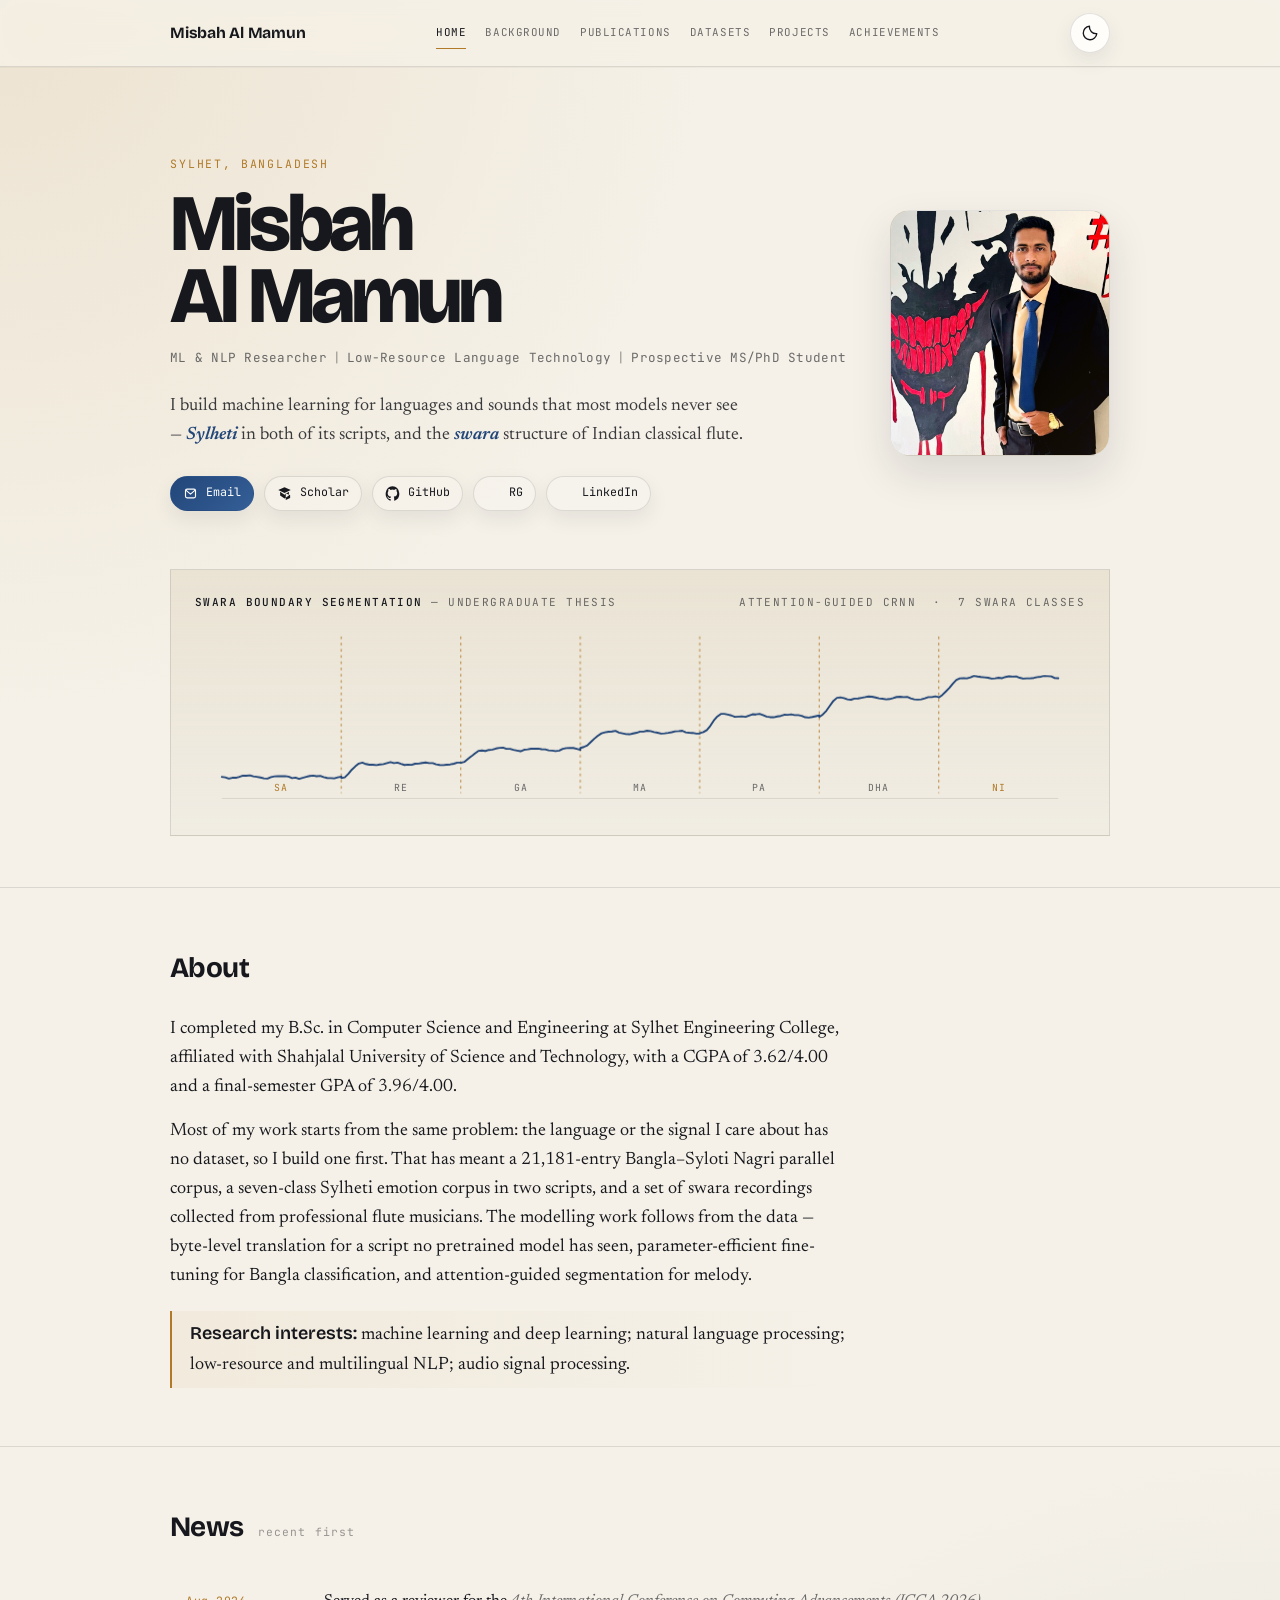
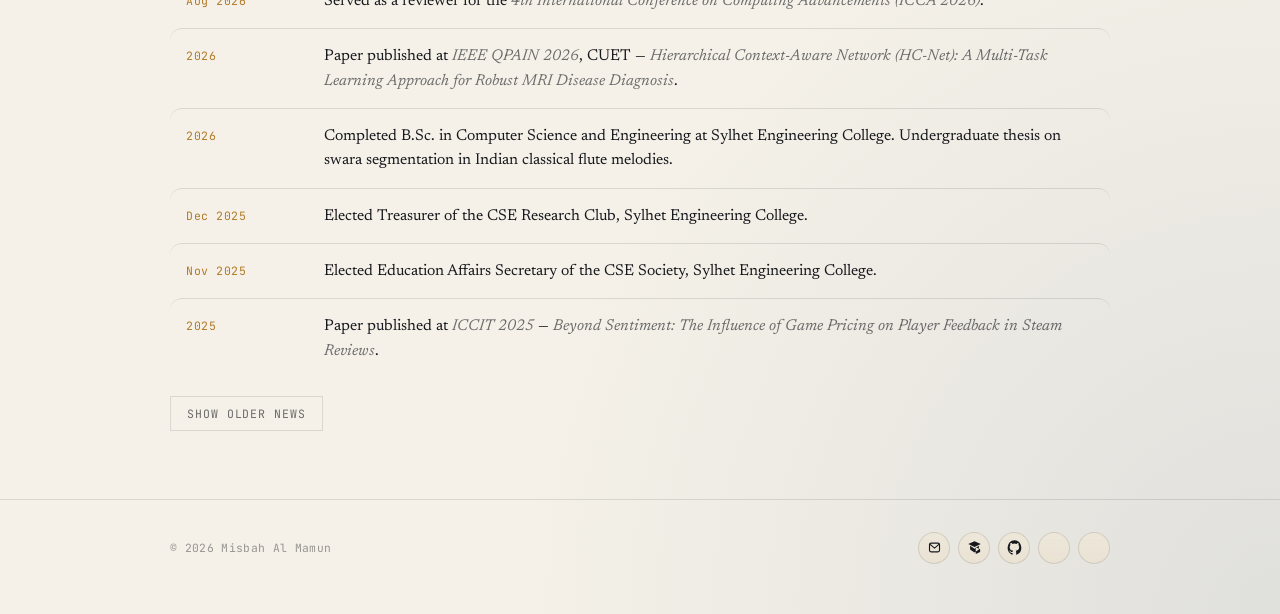
==== index.html @ 7517b1e6 "Use authentic ResearchGate and LinkedIn icons" ====
<!DOCTYPE html>
<html lang="en">
<head>
<meta charset="utf-8">
<meta name="viewport" content="width=device-width, initial-scale=1">
<title>Misbah Al Mamun — ML &amp; NLP Researcher</title>
<meta name="description" content="Misbah Al Mamun — machine learning and NLP researcher working on low-resource and multilingual NLP for Sylheti, and deep learning for Indian classical music audio.">
<meta name="author" content="Misbah Al Mamun">
<link rel="canonical" href="https://misbahsec.github.io/index.html">
<meta property="og:type" content="website">
<meta property="og:title" content="Misbah Al Mamun — ML &amp; NLP Researcher">
<meta property="og:description" content="Misbah Al Mamun — machine learning and NLP researcher working on low-resource and multilingual NLP for Sylheti, and deep learning for Indian classical music audio.">
<meta property="og:url" content="https://misbahsec.github.io/index.html">
<meta property="og:image" content="https://misbahsec.github.io/images/profile.jpg">
<meta name="twitter:card" content="summary">
<link rel="preconnect" href="https://fonts.googleapis.com">
<link rel="preconnect" href="https://fonts.gstatic.com" crossorigin>
<link href="https://fonts.googleapis.com/css2?family=Bricolage+Grotesque:opsz,wght@12..96,500;12..96,600;12..96,700;12..96,800&family=Newsreader:ital,opsz,wght@0,6..72,400;0,6..72,500;1,6..72,400&family=JetBrains+Mono:wght@400;500;700&display=swap" rel="stylesheet">
<link rel="stylesheet" href="assets/style.css">
</head>
<body>

<header class="topbar">
  <div class="wrap">
    <a class="brand" href="index.html">Misbah Al Mamun</a>
    <nav class="navlinks" aria-label="Sections">
      <a href="index.html" aria-current="page">Home</a>
      <a href="background.html">Background</a>
      <a href="publications.html">Publications</a>
      <a href="datasets.html">Datasets</a>
      <a href="projects.html">Projects</a>
      <a href="achievements.html">Achievements</a>
    </nav>
    <button class="theme-toggle" type="button" aria-label="Toggle light and dark theme" title="Toggle light and dark theme"></button>
  </div>
</header>

<main>
  <div class="hero">
    <div class="wrap herogrid">
      <div>
        <p class="eyebrow">Sylhet, Bangladesh</p>
        <h1>Misbah<br>Al&nbsp;Mamun</h1>
        <p class="tagline">
          <span>ML &amp; NLP Researcher</span><i>|</i><span>Low-Resource Language Technology</span><i>|</i><span>Prospective MS/PhD Student</span>
        </p>
        <p class="lede">
          I build machine learning for languages and sounds that most models never see &mdash;
          <em>Sylheti</em> in both of its scripts, and the <em>swara</em> structure of Indian classical flute.
        </p>
        <div class="chips" aria-label="Social links">
          <a class="chip solid" href="mailto:misbah.am@sec.ac.bd" aria-label="Email">
            <svg viewBox="0 0 24 24" aria-hidden="true" fill="none" stroke="currentColor" stroke-width="1.8" stroke-linecap="round" stroke-linejoin="round"><path d="M4 7.5A2.5 2.5 0 0 1 6.5 5h11A2.5 2.5 0 0 1 20 7.5v9A2.5 2.5 0 0 1 17.5 19h-11A2.5 2.5 0 0 1 4 16.5v-9Z"/><path d="m5 7 7 6 7-6"/></svg>
            Email
          </a>
          <a class="chip" href="https://scholar.google.com/citations?user=eebOW48AAAAJ&amp;hl=en" aria-label="Google Scholar">
            <svg viewBox="0 0 24 24" aria-hidden="true" fill="currentColor"><path d="M12 2 2 6.5l10 4.5 10-4.5L12 2Zm-7 7.2v5.8L12 20l7-5V9.2L12 14 5 9.2Zm9 8.7v-6.3l7 3.1v4.4l-7 3.1Z"/></svg>
            Scholar
          </a>
          <a class="chip" href="https://github.com/misbahsec" aria-label="GitHub">
            <svg viewBox="0 0 24 24" aria-hidden="true" fill="currentColor"><path d="M12 .5A12 12 0 0 0 8.2 23.4c.6.1.8-.3.8-.6v-2.1c-3.3.7-4-1.5-4-1.5-.5-1.3-1.3-1.7-1.3-1.7-1.1-.8.1-.8.1-.8 1.2.1 1.8 1.2 1.8 1.2 1.1 1.8 2.8 1.3 3.4.9.1-.8.4-1.3.8-1.6-2.7-.3-5.5-1.3-5.5-5.9 0-1.3.5-2.4 1.2-3.2-.1-.3-.5-1.5.1-3.1 0 0 1-.3 3.3 1.2a11.5 11.5 0 0 1 6 0c2.3-1.5 3.3-1.2 3.3-1.2.6 1.6.2 2.8.1 3.1.8.8 1.2 1.9 1.2 3.2 0 4.6-2.8 5.6-5.5 5.9.4.4.7 1.1.7 2.3v3.4c0 .3.2.7.8.6A12 12 0 0 0 12 .5Z"/></svg>
            GitHub
          </a>
          <a class="chip" href="https://www.researchgate.net/profile/Misbah-Al-Mamun" aria-label="ResearchGate">
            <img src="https://cdn.simpleicons.org/researchgate" alt="" aria-hidden="true">
            RG
          </a>
          <a class="chip" href="https://www.linkedin.com/in/misabi/" aria-label="LinkedIn">
            <img src="https://cdn.jsdelivr.net/npm/simple-icons@latest/icons/linkedin.svg" alt="" aria-hidden="true">
            LinkedIn
          </a>
        </div>
      </div>

      <!-- Drop a square photo at images/profile.jpg. Until then the monogram shows. -->
      <div class="portrait">
        <div class="monogram" aria-hidden="true">MM</div>
        <img src="images/profile.jpg" alt="Misbah Al Mamun"
             onerror="this.remove()">
      </div>
    </div>
  </div>

  <div class="signature">
    <div class="wrap">
      <div class="sigframe">
        <div class="sighead">
          <span><b>Swara boundary segmentation</b> &mdash; undergraduate thesis</span>
          <span>attention-guided CRNN &nbsp;&middot;&nbsp; 7 swara classes</span>
        </div>
        <svg class="sigsvg" viewBox="0 0 1000 210" role="img"
             aria-label="A pitch contour rising through seven plateaus, one for each swara from Sa to Ni, with dashed boundary markers between them.">
          <line class="axis" x1="30" y1="196" x2="970" y2="196"></line>
          <line class="bound" x1="164.3" y1="14" x2="164.3" y2="190" style="animation-delay:0.75s"></line>
          <line class="bound" x1="298.6" y1="14" x2="298.6" y2="190" style="animation-delay:1.15s"></line>
          <line class="bound" x1="432.9" y1="14" x2="432.9" y2="190" style="animation-delay:1.55s"></line>
          <line class="bound" x1="567.1" y1="14" x2="567.1" y2="190" style="animation-delay:1.95s"></line>
          <line class="bound" x1="701.4" y1="14" x2="701.4" y2="190" style="animation-delay:2.35s"></line>
          <line class="bound" x1="835.7" y1="14" x2="835.7" y2="190" style="animation-delay:2.75s"></line>
          <path class="contour" d="M 30.0 171.8 L 33.9 172.4 L 37.9 173.7 L 41.8 172.8 L 45.8 172.8 L 49.7 171.7 L 53.7 170.4 L 57.6 170.5 L 61.6 170.0 L 65.5 171.2 L 69.5 171.7 L 73.4 172.5 L 77.4 173.4 L 81.3 173.7 L 85.3 172.0 L 89.2 171.2 L 93.2 171.0 L 97.1 171.1 L 101.1 170.9 L 105.0 171.5 L 109.0 173.2 L 112.9 172.6 L 116.9 174.0 L 120.8 172.8 L 124.8 171.8 L 128.7 170.8 L 132.7 170.4 L 136.6 171.0 L 140.6 170.6 L 144.5 172.0 L 148.5 173.0 L 152.4 173.2 L 156.4 173.5 L 160.3 172.3 L 164.3 171.4 L 164.3 173.1 L 168.2 172.3 L 172.2 168.4 L 176.1 163.7 L 180.1 159.9 L 184.0 156.8 L 188.0 155.8 L 191.9 157.3 L 195.9 158.1 L 199.8 158.1 L 203.8 158.5 L 207.7 157.9 L 211.7 157.5 L 215.6 156.4 L 219.6 155.2 L 223.5 156.3 L 227.5 155.7 L 231.4 157.1 L 235.4 158.4 L 239.3 158.0 L 243.3 158.3 L 247.2 157.0 L 251.2 156.9 L 255.1 156.2 L 259.1 155.6 L 263.0 156.3 L 267.0 156.3 L 270.9 157.7 L 274.9 158.4 L 278.8 158.6 L 282.8 158.1 L 286.7 157.8 L 290.7 157.0 L 294.6 155.7 L 298.6 155.7 L 298.6 156.0 L 302.5 155.0 L 306.5 151.7 L 310.4 148.7 L 314.4 145.4 L 318.3 142.6 L 322.3 142.1 L 326.2 142.7 L 330.2 141.5 L 334.1 141.2 L 338.1 139.9 L 342.0 139.1 L 346.0 138.9 L 349.9 140.3 L 353.9 140.3 L 357.8 141.4 L 361.8 142.2 L 365.7 143.0 L 369.7 141.3 L 373.6 140.9 L 377.6 140.2 L 381.5 140.1 L 385.5 140.0 L 389.4 140.7 L 393.4 140.8 L 397.3 141.9 L 401.3 142.3 L 405.2 142.9 L 409.2 142.3 L 413.1 140.3 L 417.1 139.4 L 421.0 139.1 L 425.0 139.3 L 428.9 140.4 L 432.9 141.5 L 432.9 139.3 L 436.8 138.2 L 440.8 136.3 L 444.7 132.6 L 448.7 128.8 L 452.6 125.6 L 456.6 122.9 L 460.5 121.7 L 464.5 121.0 L 468.4 120.8 L 472.4 120.1 L 476.3 122.0 L 480.3 122.8 L 484.2 123.7 L 488.2 123.9 L 492.1 123.0 L 496.1 122.2 L 500.0 120.9 L 503.9 120.9 L 507.9 119.9 L 511.8 120.3 L 515.8 121.4 L 519.7 122.2 L 523.7 123.1 L 527.6 122.8 L 531.6 122.3 L 535.5 121.6 L 539.5 120.6 L 543.4 120.4 L 547.4 119.9 L 551.3 121.7 L 555.3 122.2 L 559.2 122.4 L 563.2 123.1 L 567.1 123.2 L 567.1 122.6 L 571.1 121.5 L 575.0 119.2 L 579.0 114.4 L 582.9 108.3 L 586.9 103.8 L 590.8 101.0 L 594.8 101.0 L 598.7 101.9 L 602.7 102.8 L 606.6 104.4 L 610.6 104.0 L 614.5 103.7 L 618.5 104.3 L 622.4 102.8 L 626.4 101.4 L 630.3 101.6 L 634.3 101.0 L 638.2 102.5 L 642.2 104.0 L 646.1 104.7 L 650.1 104.8 L 654.0 103.9 L 658.0 103.3 L 661.9 102.0 L 665.9 102.1 L 669.8 101.5 L 673.8 102.3 L 677.7 102.4 L 681.7 103.2 L 685.6 104.8 L 689.6 105.2 L 693.5 104.5 L 697.5 103.6 L 701.4 102.7 L 701.4 104.5 L 705.4 101.6 L 709.3 97.5 L 713.3 91.8 L 717.2 86.4 L 721.2 83.0 L 725.1 82.4 L 729.1 83.3 L 733.0 84.6 L 737.0 85.1 L 740.9 83.9 L 744.9 83.7 L 748.8 82.9 L 752.8 82.2 L 756.7 81.4 L 760.7 81.7 L 764.6 82.6 L 768.6 83.5 L 772.5 84.0 L 776.5 84.6 L 780.4 84.3 L 784.4 83.3 L 788.3 82.0 L 792.3 81.7 L 796.2 82.1 L 800.2 81.8 L 804.1 83.5 L 808.1 84.7 L 812.0 84.9 L 816.0 84.6 L 819.9 83.5 L 823.9 82.1 L 827.8 82.2 L 831.8 81.3 L 835.7 82.2 L 835.7 82.6 L 839.7 79.7 L 843.6 75.8 L 847.6 71.8 L 851.5 67.0 L 855.5 62.7 L 859.4 61.0 L 863.4 60.8 L 867.3 61.1 L 871.3 60.0 L 875.2 58.3 L 879.2 59.0 L 883.1 59.5 L 887.1 59.9 L 891.0 60.4 L 895.0 61.4 L 898.9 61.0 L 902.9 60.4 L 906.8 60.9 L 910.8 59.5 L 914.7 58.7 L 918.7 59.1 L 922.6 58.9 L 926.6 60.4 L 930.5 61.3 L 934.5 61.0 L 938.4 61.1 L 942.4 60.6 L 946.3 59.6 L 950.3 59.2 L 954.2 58.2 L 958.2 58.5 L 962.1 58.8 L 966.1 60.8 L 970.0 60.9"></path>
          <text class="swlabel on" x="97" y="188" text-anchor="middle" style="animation-delay:0.55s">SA</text>
          <text class="swlabel" x="231" y="188" text-anchor="middle" style="animation-delay:0.95s">RE</text>
          <text class="swlabel" x="366" y="188" text-anchor="middle" style="animation-delay:1.35s">GA</text>
          <text class="swlabel" x="500" y="188" text-anchor="middle" style="animation-delay:1.75s">MA</text>
          <text class="swlabel" x="634" y="188" text-anchor="middle" style="animation-delay:2.15s">PA</text>
          <text class="swlabel" x="768" y="188" text-anchor="middle" style="animation-delay:2.55s">DHA</text>
          <text class="swlabel on" x="903" y="188" text-anchor="middle" style="animation-delay:2.95s">NI</text>
        </svg>
      </div>
    </div>
  </div>

  <section class="reveal">
    <div class="wrap">
      <div class="sechead"><h2>About</h2></div>
      <div class="prose">
        <p>I completed my B.Sc. in Computer Science and Engineering at Sylhet Engineering College,
        affiliated with Shahjalal University of Science and Technology, with a CGPA of 3.62/4.00
        and a final-semester GPA of 3.96/4.00.</p>
        <p>Most of my work starts from the same problem: the language or the signal I care about has
        no dataset, so I build one first. That has meant a 21,181-entry Bangla&ndash;Syloti&nbsp;Nagri
        parallel corpus, a seven-class Sylheti emotion corpus in two scripts, and a set of swara
        recordings collected from professional flute musicians. The modelling work follows from the
        data &mdash; byte-level translation for a script no pretrained model has seen, parameter-efficient
        fine-tuning for Bangla classification, and attention-guided segmentation for melody.</p>
      </div>
      <div class="interests">
        <p style="margin:0"><strong>Research interests:</strong> machine learning and deep learning;
        natural language processing; low-resource and multilingual NLP; audio signal processing.</p>
      </div>
    </div>
  </section>

  <section class="reveal">
    <div class="wrap">
      <div class="sechead"><h2>News</h2><span class="count">recent first</span></div>
      <div class="news">

        <div class="newsitem">
          <div class="newsdate">Aug 2026</div>
          <p class="newsbody">Served as a reviewer for the <em>4th International Conference on Computing Advancements (ICCA 2026)</em>.</p>
        </div>

        <div class="newsitem">
          <div class="newsdate">2026</div>
          <p class="newsbody">Paper published at <em>IEEE QPAIN 2026</em>, CUET &mdash; <em>Hierarchical Context-Aware Network (HC-Net): A Multi-Task Learning Approach for Robust MRI Disease Diagnosis</em>.</p>
        </div>

        <div class="newsitem">
          <div class="newsdate">2026</div>
          <p class="newsbody">Completed B.Sc. in Computer Science and Engineering at Sylhet Engineering College. Undergraduate thesis on swara segmentation in Indian classical flute melodies.</p>
        </div>

        <div class="newsitem">
          <div class="newsdate">Dec 2025</div>
          <p class="newsbody">Elected Treasurer of the CSE Research Club, Sylhet Engineering College.</p>
        </div>

        <div class="newsitem">
          <div class="newsdate">Nov 2025</div>
          <p class="newsbody">Elected Education Affairs Secretary of the CSE Society, Sylhet Engineering College.</p>
        </div>

        <div class="newsitem">
          <div class="newsdate">2025</div>
          <p class="newsbody">Paper published at <em>ICCIT 2025</em> &mdash; <em>Beyond Sentiment: The Influence of Game Pricing on Player Feedback in Steam Reviews</em>.</p>
        </div>

        <div class="newsitem olddated">
          <div class="newsdate">Nov 2025</div>
          <p class="newsbody">Completed Cyber Security training at Arena Web Security.</p>
        </div>

        <div class="newsitem olddated">
          <div class="newsdate">Oct 2025</div>
          <p class="newsbody">Elected Vice President of the Public Universities Students' Association of Gowainghat (PUSAG).</p>
        </div>

        <div class="newsitem olddated">
          <div class="newsdate">2025</div>
          <p class="newsbody">Won the Semi-Final and Quarter-Final Rounds of the ICT Olympiad Bangladesh.</p>
        </div>

        <div class="newsitem olddated">
          <div class="newsdate">Feb 2023</div>
          <p class="newsbody">Started as Organizing Secretary, Gowainghat Chhatra Parishad, Sylhet.</p>
        </div>

      </div>
      <button class="morebtn" id="morenews" type="button">Show older news</button>
      <!-- Add exact months to the year-only entries above when you have them;
           a precise date reads as a real timeline, a bare year reads as filler. -->
    </div>
  </section>

</main>

<footer>
  <div class="wrap foot">
    <span>&copy; <span id="yr">2026</span> Misbah Al Mamun</span>
    <span class="social-strip" aria-label="Social media links">
      <a href="mailto:misbah.am@sec.ac.bd" aria-label="Email">
        <svg viewBox="0 0 24 24" aria-hidden="true" fill="none" stroke="currentColor" stroke-width="1.8" stroke-linecap="round" stroke-linejoin="round"><path d="M4 7.5A2.5 2.5 0 0 1 6.5 5h11A2.5 2.5 0 0 1 20 7.5v9A2.5 2.5 0 0 1 17.5 19h-11A2.5 2.5 0 0 1 4 16.5v-9Z"/><path d="m5 7 7 6 7-6"/></svg>
      </a>
      <a href="https://scholar.google.com/citations?user=eebOW48AAAAJ&amp;hl=en" aria-label="Google Scholar">
        <svg viewBox="0 0 24 24" aria-hidden="true" fill="currentColor"><path d="M12 2 2 6.5l10 4.5 10-4.5L12 2Zm-7 7.2v5.8L12 20l7-5V9.2L12 14 5 9.2Zm9 8.7v-6.3l7 3.1v4.4l-7 3.1Z"/></svg>
      </a>
      <a href="https://github.com/misbahsec" aria-label="GitHub">
        <svg viewBox="0 0 24 24" aria-hidden="true" fill="currentColor"><path d="M12 .5A12 12 0 0 0 8.2 23.4c.6.1.8-.3.8-.6v-2.1c-3.3.7-4-1.5-4-1.5-.5-1.3-1.3-1.7-1.3-1.7-1.1-.8.1-.8.1-.8 1.2.1 1.8 1.2 1.8 1.2 1.1 1.8 2.8 1.3 3.4.9.1-.8.4-1.3.8-1.6-2.7-.3-5.5-1.3-5.5-5.9 0-1.3.5-2.4 1.2-3.2-.1-.3-.5-1.5.1-3.1 0 0 1-.3 3.3 1.2a11.5 11.5 0 0 1 6 0c2.3-1.5 3.3-1.2 3.3-1.2.6 1.6.2 2.8.1 3.1.8.8 1.2 1.9 1.2 3.2 0 4.6-2.8 5.6-5.5 5.9.4.4.7 1.1.7 2.3v3.4c0 .3.2.7.8.6A12 12 0 0 0 12 .5Z"/></svg>
      </a>
      <a href="https://www.researchgate.net/profile/Misbah-Al-Mamun" aria-label="ResearchGate">
        <img src="https://cdn.simpleicons.org/researchgate" alt="" aria-hidden="true">
      </a>
      <a href="https://www.linkedin.com/in/misabi/" aria-label="LinkedIn">
        <img src="https://cdn.jsdelivr.net/npm/simple-icons@latest/icons/linkedin.svg" alt="" aria-hidden="true">
      </a>
    </span>
  </div>
</footer>

<script src="assets/site.js"></script>
</body>
</html>
---- assets/style.css ----
/* ============================================================
   Misbah Al Mamun — shared stylesheet
   paper  #EFECE4  warm bone ground
   ink    #1A1A18  primary text
   indigo #24406B  structural accent — rules, links, pitch contour
   brass  #B0802A  swara markers, dataset figures, eyebrows
   moss   #4A5D4E  "under review" status
   ============================================================ */
:root{
  --paper:#F5F1E8;
  --paper-2:#EAE3D4;
  --paper-3:#fffdf9;
  --ink:#17181D;
  --ink-80:rgba(23,24,29,.84);
  --ink-60:rgba(23,24,29,.62);
  --ink-40:rgba(23,24,29,.42);
  --ink-20:rgba(23,24,29,.18);
  --rule:rgba(23,24,29,.12);
  --indigo:#224678;
  --indigo-soft:#e9eef8;
  --brass:#B07A28;
  --moss:#46614F;
  --shadow:0 18px 42px rgba(27,32,46,.12);
  --shadow-soft:0 8px 20px rgba(27,32,46,.08);

  --display:"Bricolage Grotesque", ui-sans-serif, system-ui, sans-serif;
  --body:"Newsreader", Georgia, "Times New Roman", serif;
  --mono:"JetBrains Mono", ui-monospace, SFMono-Regular, Menlo, monospace;

  --wrap:1060px;
  --gut:clamp(20px,5vw,60px);
}

body[data-theme="dark"] {
  --paper:#0d121a;
  --paper-2:#101a28;
  --paper-3:#132030;
  --ink:#edf3ff;
  --ink-80:rgba(237,243,255,.9);
  --ink-60:rgba(237,243,255,.72);
  --ink-40:rgba(237,243,255,.52);
  --ink-20:rgba(237,243,255,.18);
  --rule:rgba(167,185,212,.18);
  --indigo:#93b5ff;
  --indigo-soft:rgba(147,181,255,.12);
  --brass:#f6c76d;
  --moss:#a6d4b0;
  --shadow:0 22px 44px rgba(2,6,12,.46);
  --shadow-soft:0 10px 22px rgba(2,6,12,.28);
}

*{box-sizing:border-box}
html{scroll-behavior:smooth}
body{
  margin:0;background:
    radial-gradient(circle at top left, rgba(176,122,40,.12), transparent 28%),
    radial-gradient(circle at bottom right, rgba(34,70,120,.1), transparent 30%),
    var(--paper);
  color:var(--ink);
  font-family:var(--body);
  font-size:clamp(16px,1.02vw + 13px,18px);
  line-height:1.62;
  -webkit-font-smoothing:antialiased;text-rendering:optimizeLegibility;
  transition:background .28s ease,color .28s ease;
}
a{color:var(--indigo);text-decoration:none;border-bottom:1px solid rgba(34,70,120,.32);
  transition:border-color .18s ease,color .18s ease,transform .18s ease,box-shadow .18s ease}
a:hover{border-bottom-color:var(--indigo);transform:translateY(-1px)}
a:focus-visible,button:focus-visible{outline:2px solid var(--indigo);outline-offset:3px;border-radius:2px}
::selection{background:rgba(176,122,40,.28)}
img{max-width:100%;display:block}

.wrap{max-width:var(--wrap);margin:0 auto;padding:0 var(--gut)}

/* ---------------- top bar ---------------- */
.topbar{position:sticky;top:0;z-index:50;background:rgba(245,241,232,.82);
  backdrop-filter:saturate(180%) blur(14px);border-bottom:1px solid var(--rule);box-shadow:0 1px 0 rgba(17,18,22,.03)}
body[data-theme="dark"] .topbar{background:rgba(13,18,26,.76)}
.topbar .wrap{display:flex;align-items:center;justify-content:space-between;gap:12px;min-height:66px;flex-wrap:wrap}
.brand{font-family:var(--display);font-weight:700;letter-spacing:-.015em;font-size:.98rem;border:0;white-space:nowrap;color:var(--ink);transition:color .18s ease,transform .18s ease}
.brand:hover{color:var(--indigo);transform:translateY(-1px)}
.navlinks{display:flex;gap:clamp(8px,1.5vw,20px);align-items:center;flex-wrap:wrap;padding:8px 0;flex:1 1 auto;justify-content:center}
.navlinks a{font-family:var(--mono);font-size:.68rem;letter-spacing:.05em;text-transform:uppercase;
  color:var(--ink-60);border:0;padding:6px 0;border-bottom:1.5px solid transparent;position:relative;white-space:nowrap}
.navlinks a::after{content:"";position:absolute;left:0;bottom:-2px;width:100%;height:1.5px;background:var(--brass);transform:scaleX(0);transform-origin:left;transition:transform .2s ease}
.navlinks a:hover{color:var(--ink)}
.navlinks a:hover::after,.navlinks a[aria-current="page"]::after{transform:scaleX(1)}
.navlinks a[aria-current="page"]{color:var(--ink);border-bottom-color:transparent}
.theme-toggle{appearance:none;border:1px solid var(--rule);background:var(--paper-3);color:var(--ink);width:40px;height:40px;border-radius:50%;cursor:pointer;box-shadow:var(--shadow-soft);transition:all .2s ease;display:grid;place-items:center;padding:0;flex-shrink:0}
.theme-toggle svg{width:18px;height:18px;display:block}
.theme-toggle:hover{transform:translateY(-1px);box-shadow:0 10px 22px rgba(34,70,120,.12);border-color:rgba(34,70,120,.28)}
body[data-theme="dark"] .theme-toggle{background:var(--paper-2)}
@media (max-width:760px){
  .topbar .wrap{padding:10px 0 12px;align-items:flex-start}
  .brand{font-size:.94rem}
  .navlinks{order:3;width:100%;justify-content:flex-start;gap:8px 12px;padding:0}
  .navlinks a{font-size:.62rem;letter-spacing:.04em}
  .theme-toggle{margin-left:auto}
}

/* ---------------- page head ---------------- */
.pagehead{padding:clamp(38px,6vw,72px) 0 clamp(20px,3vw,30px)}
.eyebrow{font-family:var(--mono);font-size:.72rem;letter-spacing:.16em;text-transform:uppercase;
  color:var(--brass);margin:0 0 14px}
h1{font-family:var(--display);font-weight:800;letter-spacing:-.032em;line-height:.98;
  font-size:clamp(2.1rem,5.4vw,3.4rem);margin:0 0 16px}
.pagehead p{max-width:66ch;margin:0;color:var(--ink-60)}

/* ---------------- home hero ---------------- */
.hero{padding:clamp(40px,7vw,88px) 0 clamp(26px,3vw,38px)}
.herogrid{display:grid;grid-template-columns:minmax(0,1fr) 220px;gap:clamp(26px,4vw,52px);align-items:center}
@media (max-width:760px){.herogrid{grid-template-columns:1fr}.portrait{max-width:180px}}
.hero h1{font-size:clamp(2.7rem,7.8vw,5rem);line-height:.9;margin-bottom:14px;letter-spacing:-.055em}
.tagline{font-family:var(--mono);font-size:.79rem;letter-spacing:.02em;color:var(--ink-60);
  margin:0 0 22px;line-height:1.9}
.tagline span{white-space:nowrap}
.tagline i{font-style:normal;color:var(--ink-40);padding:0 6px}
.lede{font-size:clamp(1.04rem,1.4vw,1.26rem);max-width:58ch;margin:0 0 26px;color:var(--ink-80)}
.lede em{font-style:italic;color:var(--indigo);font-weight:600}

.portrait{position:relative;aspect-ratio:1/1.12;background:linear-gradient(180deg,var(--paper-2),var(--paper-3));
  border:1px solid var(--rule);overflow:hidden;border-radius:20px;box-shadow:var(--shadow);isolation:isolate}
.portrait::before{content:"";position:absolute;inset:0;background:linear-gradient(135deg,rgba(34,70,120,.18),transparent 45%,rgba(176,122,40,.12));z-index:1;pointer-events:none}
.portrait img{width:100%;height:100%;object-fit:cover;filter:saturate(1.02) contrast(1.02)}
.monogram{position:absolute;inset:0;display:grid;place-items:center;font-family:var(--display);
  font-weight:800;font-size:3.2rem;letter-spacing:-.04em;color:var(--ink-40);z-index:0}

/* ---------------- chips ---------------- */
.chips{display:flex;flex-wrap:wrap;gap:10px}
.chip{font-family:var(--mono);font-size:.73rem;padding:9px 12px;border:1px solid var(--rule);
  border-radius:999px;color:var(--ink);background:rgba(255,255,255,.18);box-shadow:var(--shadow-soft);
  transition:transform .18s ease,box-shadow .18s ease,background .18s ease,border-color .18s ease,color .18s ease;display:inline-flex;align-items:center;gap:8px;line-height:1}
.chip:hover{background:var(--ink);color:var(--paper);border-color:var(--ink);transform:translateY(-2px);box-shadow:0 12px 24px rgba(15,22,34,.16)}
.chip.solid{background:linear-gradient(135deg,var(--indigo),#355f98);color:#fff;border-color:transparent}
.chip.solid:hover{background:linear-gradient(135deg,#1a3765,#203f6a);border-color:transparent}
.chip svg{width:15px;height:15px;display:block;flex-shrink:0}
.chip img{width:15px;height:15px;display:block;flex-shrink:0}
@media (max-width:760px){
  .chips{gap:8px}
  .chip{padding:9px 10px}
}

/* ---------------- signature: swara segmentation ---------------- */
.signature{padding:clamp(8px,2vw,20px) 0 clamp(30px,4vw,52px)}
.sigframe{border:1px solid var(--rule);padding:clamp(15px,2.2vw,24px);
  background:linear-gradient(180deg,var(--paper-2),rgba(231,227,216,.3))}
.sighead{display:flex;justify-content:space-between;align-items:baseline;gap:16px;flex-wrap:wrap;
  font-family:var(--mono);font-size:.69rem;letter-spacing:.13em;text-transform:uppercase;
  color:var(--ink-60);margin-bottom:12px}
.sighead b{color:var(--ink);font-weight:500}
.sigsvg{display:block;width:100%;height:auto}
.contour{fill:none;stroke:var(--indigo);stroke-width:2.1;stroke-linecap:round;stroke-linejoin:round;
  stroke-dasharray:5200;stroke-dashoffset:5200;animation:draw 3.4s cubic-bezier(.32,.72,.28,1) .25s forwards}
@keyframes draw{to{stroke-dashoffset:0}}
.bound{stroke:var(--brass);stroke-width:1;stroke-dasharray:3 4;opacity:0;animation:pop .5s ease forwards}
.swlabel{font-family:var(--mono);font-size:11px;fill:var(--ink-60);letter-spacing:.1em;opacity:0;
  animation:pop .5s ease forwards}
.swlabel.on{fill:var(--brass)}
@keyframes pop{to{opacity:1}}
.axis{stroke:var(--rule);stroke-width:1}

/* ---------------- sections ---------------- */
section{padding:clamp(34px,5vw,58px) 0;border-top:1px solid var(--rule)}
section.first{border-top:0}
.sechead{display:flex;align-items:baseline;gap:14px;margin:0 0 24px;flex-wrap:wrap}
.sechead h2{font-family:var(--display);font-weight:700;letter-spacing:-.02em;
  font-size:clamp(1.3rem,2.3vw,1.75rem);margin:0}
.count{font-family:var(--mono);font-size:.71rem;color:var(--ink-40);letter-spacing:.1em}
.prose{max-width:68ch}
.prose p{margin:0 0 14px}
.prose p:last-child{margin-bottom:0}
.interests{border-left:2px solid var(--brass);padding-left:18px;margin-top:20px;max-width:68ch;background:linear-gradient(90deg,rgba(176,122,40,.06),transparent);border-radius:0 8px 8px 0;padding-top:8px;padding-bottom:8px}
.interests strong{font-family:var(--display);font-weight:600}

/* ---------------- item lists ---------------- */
.items{display:flex;flex-direction:column}
.item{padding:20px 0;border-top:1px solid var(--rule);transition:transform .2s ease,background-color .2s ease,border-color .2s ease}
.item:first-child{border-top:0;padding-top:2px}
.item:hover{transform:translateY(-2px);background:linear-gradient(90deg,rgba(34,70,120,.03),transparent);border-color:rgba(34,70,120,.18)}
.item h3{font-family:var(--display);font-weight:600;font-size:1.05rem;line-height:1.35;
  letter-spacing:-.012em;margin:0 0 6px}
.meta{font-family:var(--mono);font-size:.74rem;color:var(--ink-60);margin:0 0 8px;line-height:1.7}
.meta .me{color:var(--ink);font-weight:700}
.desc{margin:0;max-width:74ch}
.links{margin-top:10px;display:flex;flex-wrap:wrap;gap:8px 16px}
.links a{font-family:var(--mono);font-size:.73rem}

.tag{display:inline-block;vertical-align:2px;margin-left:9px;font-family:var(--mono);font-size:.61rem;
  letter-spacing:.1em;text-transform:uppercase;padding:3px 8px;border-radius:3px;
  font-weight:500;white-space:nowrap}
.tag.pub{background:rgba(36,64,107,.12);color:var(--indigo)}
.tag.rev{background:rgba(74,93,78,.14);color:var(--moss)}
.tag.wip{background:rgba(176,128,42,.16);color:#8A6320}

/* ---------------- news feed ---------------- */
.news{display:flex;flex-direction:column}
.newsitem{display:grid;grid-template-columns:118px minmax(0,1fr);gap:20px;
  padding:15px 16px;border-top:1px solid var(--rule);border-radius:12px;transition:transform .2s ease,background-color .2s ease,box-shadow .2s ease}
.newsitem:first-child{border-top:0}
.newsitem:hover{transform:translateX(4px);background:rgba(34,70,120,.03);box-shadow:var(--shadow-soft)}
.newsdate{font-family:var(--mono);font-size:.72rem;letter-spacing:.05em;color:var(--brass);
  padding-top:3px;white-space:nowrap}
.newsbody{margin:0;font-size:.98rem;line-height:1.55}
.newsbody em{color:var(--ink-60)}
@media (max-width:620px){
  .newsitem{grid-template-columns:1fr;gap:3px}
  .newsdate{padding-top:0}
}
.olddated{display:none}
.olddated.show{display:grid}
.morebtn{margin-top:18px;font-family:var(--mono);font-size:.72rem;letter-spacing:.08em;
  text-transform:uppercase;background:none;border:1px solid var(--rule);color:var(--ink-60);
  padding:9px 16px;cursor:pointer;transition:.18s}
.morebtn:hover{border-color:var(--ink);color:var(--ink)}

/* ---------------- datasets ---------------- */
.data{display:grid;grid-template-columns:repeat(auto-fit,minmax(250px,1fr));gap:1px;
  background:var(--rule);border:1px solid var(--rule);border-radius:18px;overflow:hidden}
.card{background:linear-gradient(180deg,var(--paper-3),var(--paper));padding:24px 22px 26px;transition:transform .2s ease,box-shadow .2s ease,background .2s ease}
.card:hover{transform:translateY(-4px);box-shadow:var(--shadow-soft)}
.figure{font-family:var(--display);font-weight:800;font-size:clamp(2rem,4.2vw,2.8rem);line-height:1;
  letter-spacing:-.035em;color:var(--brass);margin:0 0 4px}
.figure small{color:var(--ink-40);font-size:.5em;font-weight:500}
.figlabel{font-family:var(--mono);font-size:.67rem;letter-spacing:.13em;text-transform:uppercase;
  color:var(--ink-40);margin:0 0 14px}
.card h3{font-family:var(--display);font-weight:600;font-size:1rem;margin:0 0 7px}
.card p{margin:0;font-size:.94rem;color:var(--ink-60)}

/* ---------------- skills / columns ---------------- */
.skills,.cols{display:grid;grid-template-columns:repeat(auto-fit,minmax(270px,1fr));gap:24px 44px}
.skillrow h4,.cols h4{font-family:var(--mono);font-size:.69rem;letter-spacing:.14em;
  text-transform:uppercase;color:var(--brass);margin:0 0 11px;font-weight:500}
.tokens{display:flex;flex-wrap:wrap;gap:6px}
.token{font-family:var(--mono);font-size:.74rem;padding:4px 9px;border:1px solid var(--rule);
  background:var(--paper-2)}
.cols ul{margin:0;padding:0;list-style:none}
.cols li{padding:9px 0;border-top:1px solid var(--rule);font-size:.94rem;line-height:1.5}
.cols li:first-child{border-top:0;padding-top:0}
.when{display:block;font-family:var(--mono);font-size:.69rem;color:var(--ink-40);margin-top:3px}

/* ---------------- education ---------------- */
.eduhead{display:flex;justify-content:space-between;align-items:baseline;gap:16px;flex-wrap:wrap;
  margin-bottom:8px}
.eduhead h3{font-family:var(--display);font-weight:700;font-size:1.12rem;margin:0}
.grades{font-family:var(--mono);font-size:.77rem;color:var(--ink-60)}
.thesis{border-left:2px solid var(--brass);padding-left:18px;max-width:78ch;margin-top:18px}
.thesis .t{font-style:italic}

footer{border-top:1px solid var(--rule);padding:32px 0 50px;margin-top:10px}
.foot{display:flex;justify-content:space-between;gap:16px;flex-wrap:wrap;
  font-family:var(--mono);font-size:.71rem;color:var(--ink-40);letter-spacing:.03em;align-items:center}
.foot a{color:var(--ink-60);border:0}
.foot a:hover{color:var(--ink)}
.social-strip{display:flex;align-items:center;justify-content:flex-end;flex-wrap:wrap;gap:8px}
.social-strip a{display:inline-flex;align-items:center;justify-content:center;width:32px;height:32px;border-radius:50%;background:var(--paper-2);border:1px solid var(--rule);color:var(--ink);transition:transform .2s ease,box-shadow .2s ease,border-color .2s ease;background-image:linear-gradient(180deg,rgba(255,255,255,.15),transparent)}
.social-strip a:hover{transform:translateY(-2px);box-shadow:var(--shadow-soft);border-color:rgba(34,70,120,.3)}
.social-strip svg{width:15px;height:15px;display:block}
.social-strip img{width:15px;height:15px;display:block}
body[data-theme="dark"] .chip img,body[data-theme="dark"] .social-strip img{filter:invert(1)}
@media (max-width:620px){
  .foot{flex-direction:column;align-items:flex-start}
  .social-strip{justify-content:flex-start}
}

/* ---------------- reveal ---------------- */
.reveal{opacity:0;transform:translateY(14px);
  transition:opacity .6s ease,transform .6s cubic-bezier(.22,.68,.3,1)}
.reveal.in{opacity:1;transform:none}

@media (prefers-reduced-motion:reduce){
  html{scroll-behavior:auto}
  .contour{animation:none;stroke-dashoffset:0}
  .bound,.swlabel{animation:none;opacity:1}
  .reveal{opacity:1 !important;transform:none !important;transition:none}
}
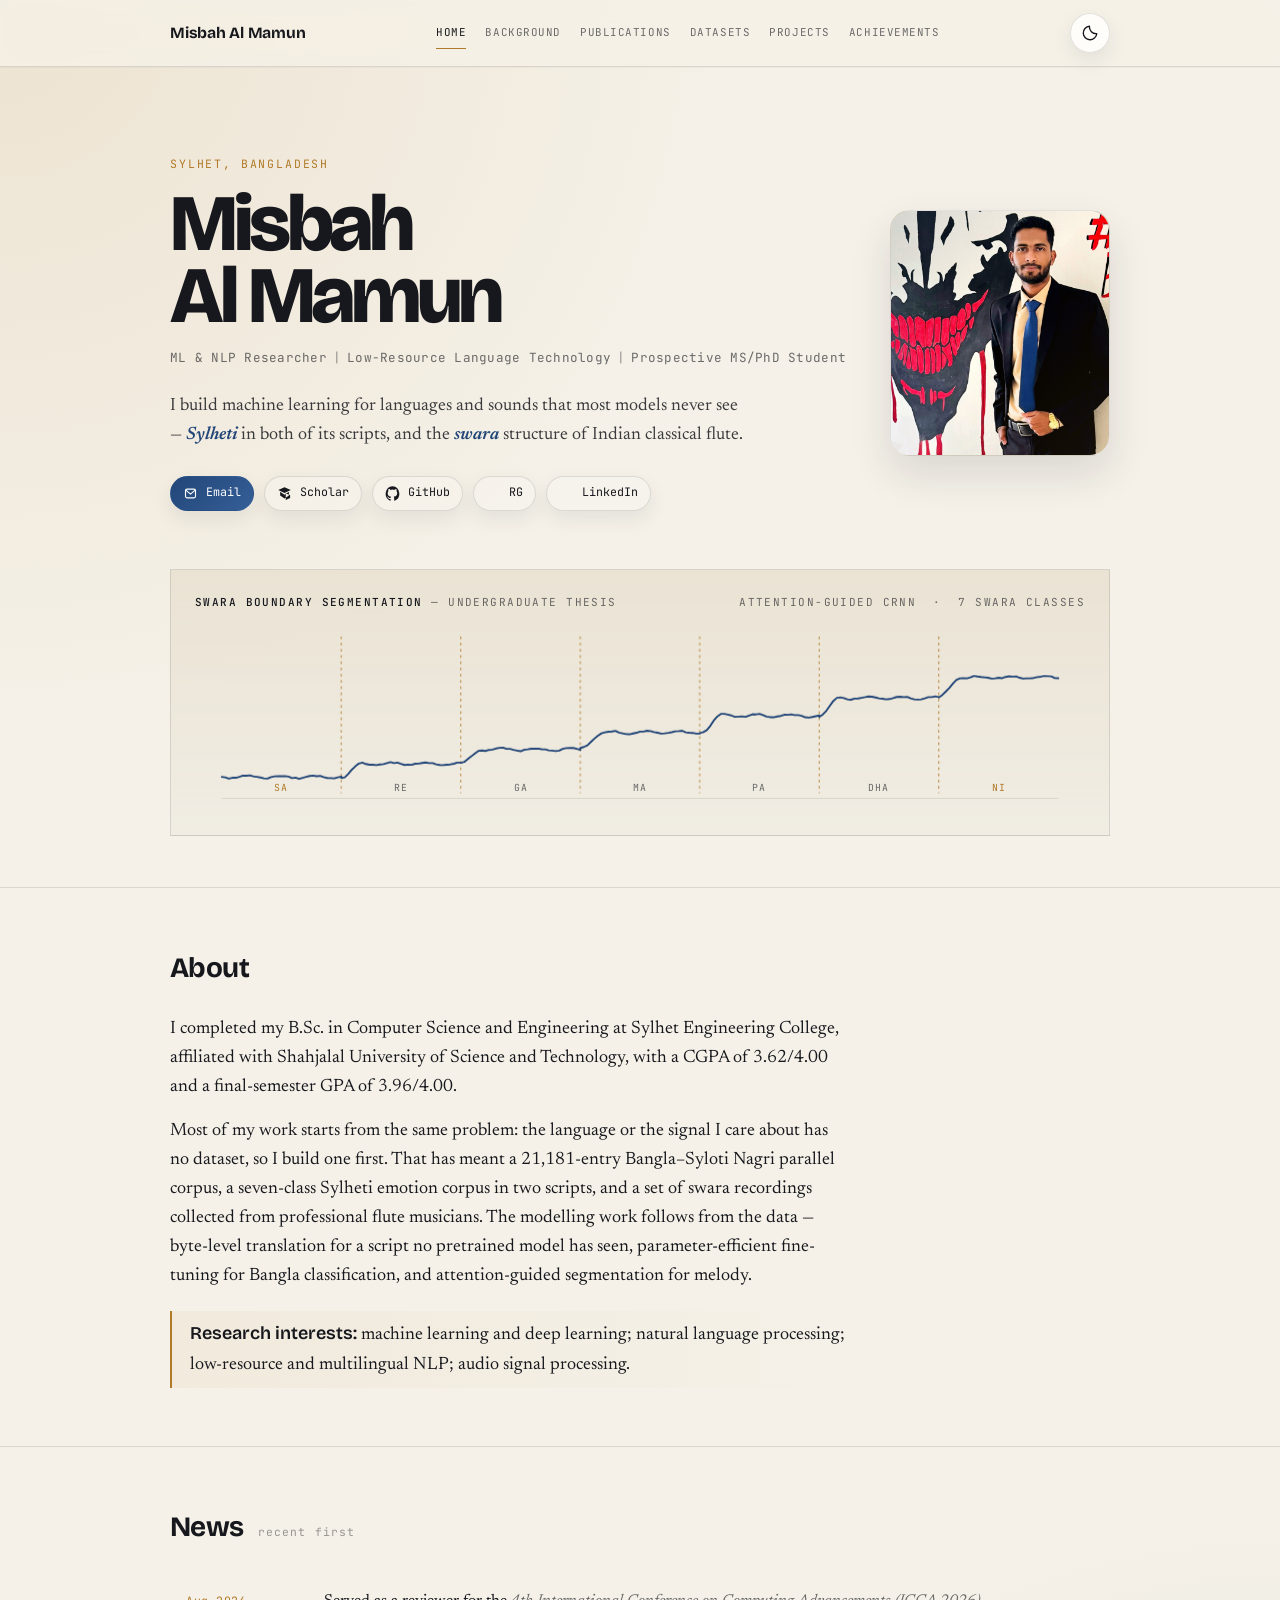
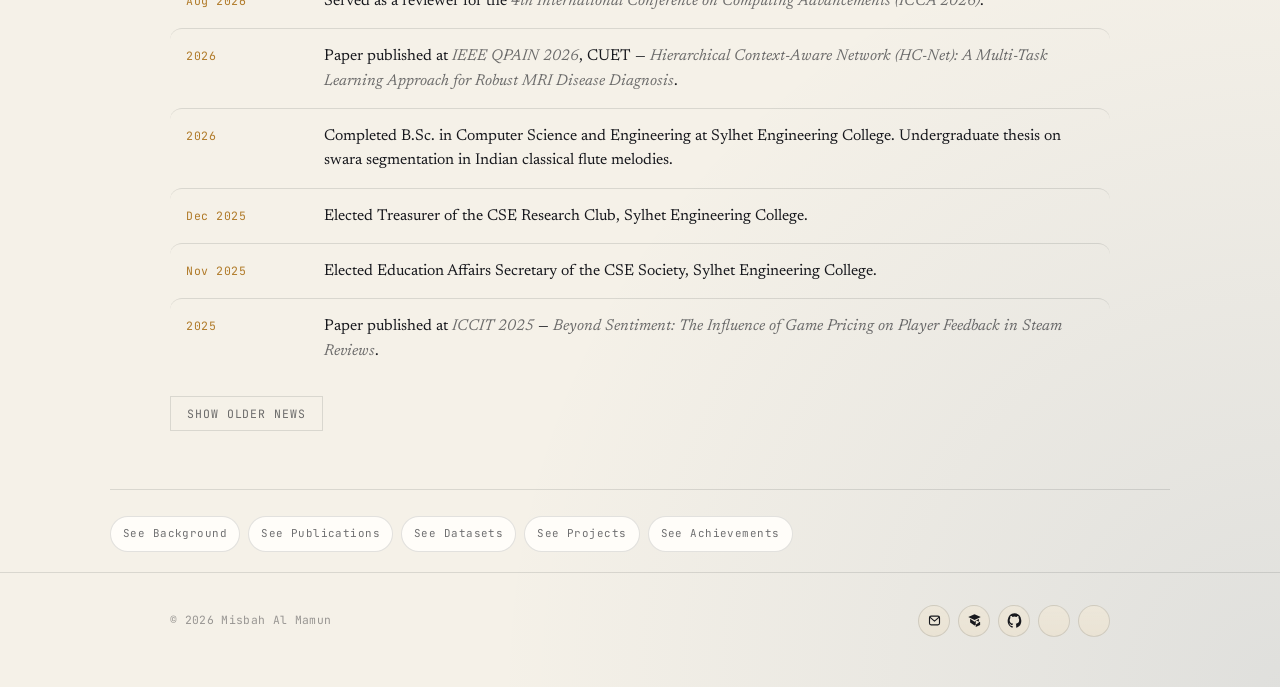
==== commit b79a3393: "Add footer page navigation" ====
--- a/index.html
+++ b/index.html
@@ -31,7 +31,12 @@
       <a href="projects.html">Projects</a>
       <a href="achievements.html">Achievements</a>
     </nav>
-    <button class="theme-toggle" type="button" aria-label="Toggle light and dark theme" title="Toggle light and dark theme"></button>
+    <div class="header-actions">
+      <button class="menu-toggle" type="button" aria-label="Open navigation menu" aria-expanded="false" title="Open navigation menu">
+        <span></span><span></span><span></span>
+      </button>
+      <button class="theme-toggle" type="button" aria-label="Toggle light and dark theme" title="Toggle light and dark theme"></button>
+    </div>
   </div>
 </header>
 
@@ -195,6 +200,16 @@
 
 </main>
 
+<div class="wrap page-links">
+  <nav aria-label="Explore other pages">
+    <a href="background.html">See Background</a>
+    <a href="publications.html">See Publications</a>
+    <a href="datasets.html">See Datasets</a>
+    <a href="projects.html">See Projects</a>
+    <a href="achievements.html">See Achievements</a>
+  </nav>
+</div>
+
 <footer>
   <div class="wrap foot">
     <span>&copy; <span id="yr">2026</span> Misbah Al Mamun</span>
--- a/assets/style.css
+++ b/assets/style.css
@@ -90,12 +90,59 @@
 .theme-toggle svg{width:18px;height:18px;display:block}
 .theme-toggle:hover{transform:translateY(-1px);box-shadow:0 10px 22px rgba(34,70,120,.12);border-color:rgba(34,70,120,.28)}
 body[data-theme="dark"] .theme-toggle{background:var(--paper-2)}
+.header-actions{display:flex;align-items:center;gap:10px}
+.menu-toggle{display:none;appearance:none;border:1px solid var(--rule);background:var(--paper-3);color:var(--ink);width:40px;height:40px;border-radius:50%;cursor:pointer;box-shadow:var(--shadow-soft);padding:0;position:relative;transition:all .2s ease}
+.menu-toggle span{position:absolute;left:12px;right:12px;height:2px;border-radius:999px;background:currentColor;transition:transform .2s ease,opacity .2s ease,top .2s ease}
+.menu-toggle span:nth-child(1){top:14px}
+.menu-toggle span:nth-child(2){top:19px}
+.menu-toggle span:nth-child(3){top:24px}
+.menu-toggle[aria-expanded="true"] span:nth-child(1){top:19px;transform:rotate(45deg)}
+.menu-toggle[aria-expanded="true"] span:nth-child(2){opacity:0}
+.menu-toggle[aria-expanded="true"] span:nth-child(3){top:19px;transform:rotate(-45deg)}
 @media (max-width:760px){
-  .topbar .wrap{padding:10px 0 12px;align-items:flex-start}
-  .brand{font-size:.94rem}
-  .navlinks{order:3;width:100%;justify-content:flex-start;gap:8px 12px;padding:0}
-  .navlinks a{font-size:.62rem;letter-spacing:.04em}
-  .theme-toggle{margin-left:auto}
+  .topbar .wrap{position:relative;padding:10px 16px 12px;display:flex;align-items:center;justify-content:space-between;gap:10px;flex-wrap:nowrap}
+  .brand{font-size:.94rem;white-space:nowrap}
+  .navlinks{display:none;position:absolute;top:calc(100% + 8px);right:16px;left:auto;width:min(210px, calc(100vw - 32px));padding:8px 10px;background:rgba(245,241,232,.96);border:1px solid var(--rule);border-radius:12px;box-shadow:var(--shadow-soft);z-index:60}
+  body[data-theme="dark"] .navlinks{background:rgba(13,18,26,.96)}
+  .navlinks.open{display:flex;flex-direction:column;align-items:stretch;justify-content:flex-start;gap:0}
+  .navlinks a{font-size:.56rem;letter-spacing:.06em;padding:9px 8px;white-space:normal;line-height:1.3;display:block;width:100%;border-bottom:1px solid var(--rule);border-radius:6px}
+  .navlinks a:last-child{border-bottom:none}
+  .navlinks a:hover{background:rgba(34,70,120,.05)}
+  .header-actions{display:flex;align-items:center;gap:10px;margin-left:auto}
+  .menu-toggle{display:block}
+  .theme-toggle{margin-left:0}
+  .hero h1{font-size:clamp(2.25rem,14vw,4.1rem)}
+  .tagline{font-size:.72rem;line-height:1.7}
+  .tagline span{white-space:normal;display:inline-block}
+  .tagline i{display:none}
+  .lede{font-size:1rem}
+  .portrait{max-width:180px;margin:0 auto}
+  .chips{gap:8px}
+  .chip{padding:8px 10px}
+}
+
+@media (max-width:900px) and (orientation: landscape){
+  .topbar .wrap{padding-top:10px;padding-bottom:12px}
+  .navlinks a{font-size:.58rem}
+}
+
+@media (max-width:480px){
+  :root{--gut:16px}
+  .wrap{padding:0 var(--gut)}
+  .topbar .wrap{padding-top:12px;padding-bottom:10px}
+  .brand{font-size:.88rem}
+  .navlinks a{font-size:.54rem}
+  .hero{padding-top:22px}
+  .herogrid{gap:18px}
+  .hero h1{font-size:clamp(2.2rem,18vw,3.25rem);line-height:.94;letter-spacing:-.04em}
+  .tagline{font-size:.68rem;letter-spacing:0}
+  .tagline span{display:block}
+  .lede{font-size:.96rem;line-height:1.55}
+  .chips{display:grid;grid-template-columns:repeat(2,minmax(0,1fr));gap:8px}
+  .chip{justify-content:center;width:100%}
+  .portrait{max-width:150px}
+  .sighead{font-size:.62rem;letter-spacing:.08em}
+  .newsitem{padding:12px 10px}
 }
 
 /* ---------------- page head ---------------- */
@@ -124,6 +171,14 @@
 .portrait img{width:100%;height:100%;object-fit:cover;filter:saturate(1.02) contrast(1.02)}
 .monogram{position:absolute;inset:0;display:grid;place-items:center;font-family:var(--display);
   font-weight:800;font-size:3.2rem;letter-spacing:-.04em;color:var(--ink-40);z-index:0}
+@media (max-width:760px){
+  .herogrid{position:relative}
+  .portrait{position:absolute;top:48px;right:0;width:112px;max-width:none;aspect-ratio:1;border-radius:14px}
+  .hero h1{max-width:calc(100% - 126px);padding-right:0}
+}
+@media (max-width:480px){
+  .portrait{top:46px;width:96px}
+}
 
 /* ---------------- chips ---------------- */
 .chips{display:flex;flex-wrap:wrap;gap:10px}
@@ -247,6 +302,10 @@
 .thesis .t{font-style:italic}
 
 footer{border-top:1px solid var(--rule);padding:32px 0 50px;margin-top:10px}
+.page-links{padding:26px 0 10px;border-top:1px solid var(--rule)}
+.page-links nav{display:flex;flex-wrap:wrap;gap:8px;align-items:center}
+.page-links a{font-family:var(--mono);font-size:.68rem;letter-spacing:.04em;color:var(--ink-60);border:1px solid var(--rule);border-radius:999px;padding:8px 12px;background:var(--paper-3);transition:transform .18s ease,background .18s ease,color .18s ease,border-color .18s ease}
+.page-links a:hover{color:var(--paper);background:var(--indigo);border-color:var(--indigo);transform:translateY(-1px)}
 .foot{display:flex;justify-content:space-between;gap:16px;flex-wrap:wrap;
   font-family:var(--mono);font-size:.71rem;color:var(--ink-40);letter-spacing:.03em;align-items:center}
 .foot a{color:var(--ink-60);border:0}
@@ -258,6 +317,9 @@
 .social-strip img{width:15px;height:15px;display:block}
 body[data-theme="dark"] .chip img,body[data-theme="dark"] .social-strip img{filter:invert(1)}
 @media (max-width:620px){
+  .page-links{padding-top:22px}
+  .page-links nav{gap:6px}
+  .page-links a{font-size:.62rem;padding:7px 10px}
   .foot{flex-direction:column;align-items:flex-start}
   .social-strip{justify-content:flex-start}
 }
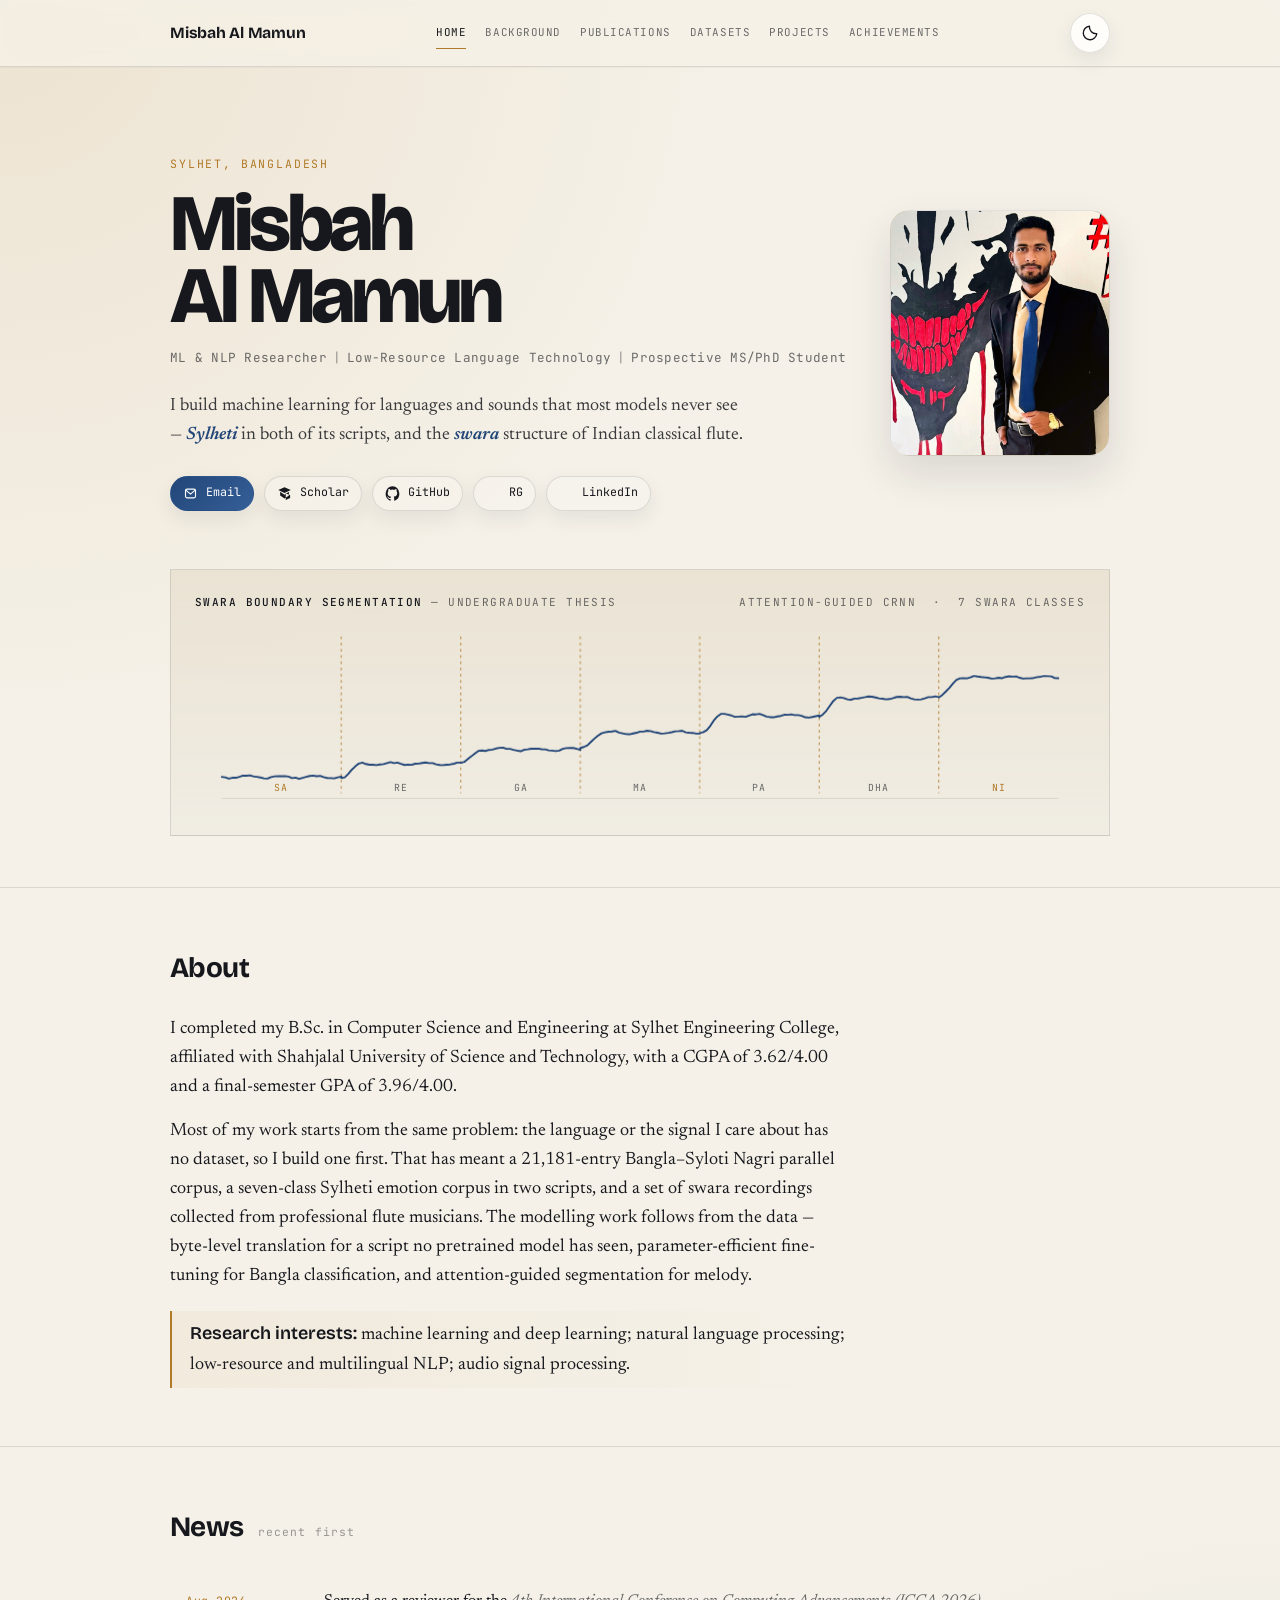
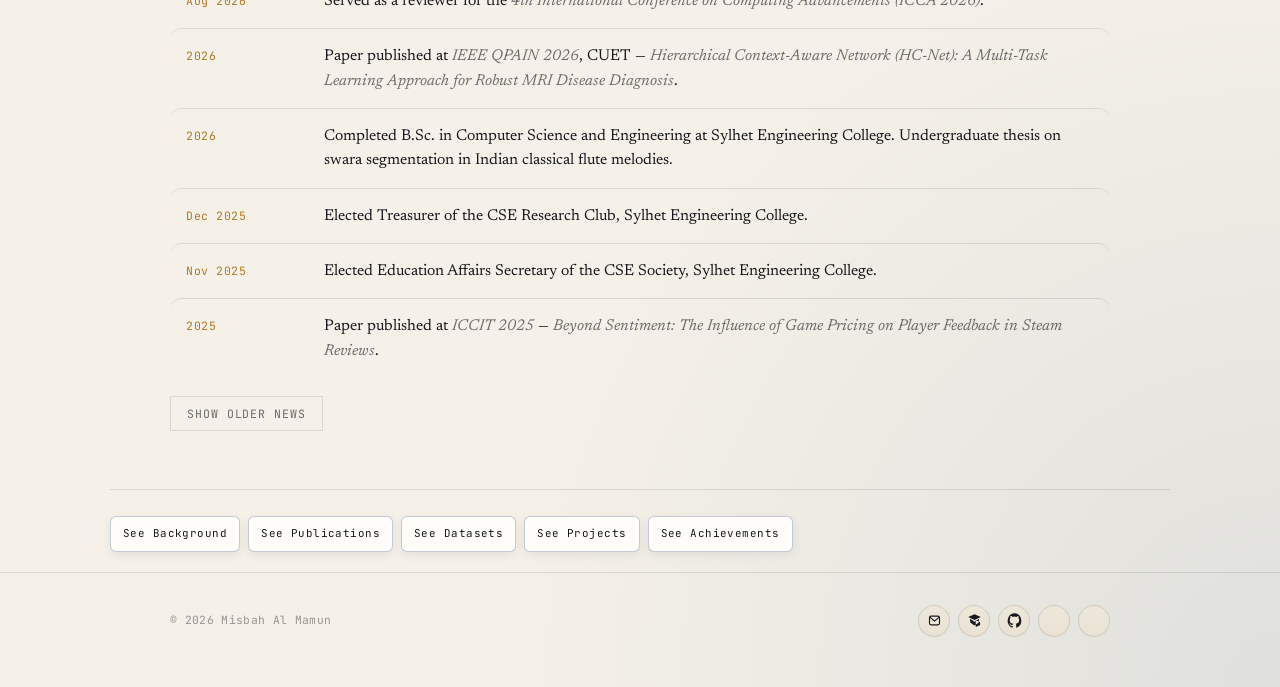
==== commit cc957269: "Style footer links as buttons" ====
--- a/index.html
+++ b/index.html
@@ -16,7 +16,7 @@
 <link rel="preconnect" href="https://fonts.googleapis.com">
 <link rel="preconnect" href="https://fonts.gstatic.com" crossorigin>
 <link href="https://fonts.googleapis.com/css2?family=Bricolage+Grotesque:opsz,wght@12..96,500;12..96,600;12..96,700;12..96,800&family=Newsreader:ital,opsz,wght@0,6..72,400;0,6..72,500;1,6..72,400&family=JetBrains+Mono:wght@400;500;700&display=swap" rel="stylesheet">
-<link rel="stylesheet" href="assets/style.css">
+<link rel="stylesheet" href="assets/style.css?v=20260908">
 </head>
 <body>
 
--- a/assets/style.css
+++ b/assets/style.css
@@ -304,7 +304,7 @@
 footer{border-top:1px solid var(--rule);padding:32px 0 50px;margin-top:10px}
 .page-links{padding:26px 0 10px;border-top:1px solid var(--rule)}
 .page-links nav{display:flex;flex-wrap:wrap;gap:8px;align-items:center}
-.page-links a{font-family:var(--mono);font-size:.68rem;letter-spacing:.04em;color:var(--ink-60);border:1px solid var(--rule);border-radius:999px;padding:8px 12px;background:var(--paper-3);transition:transform .18s ease,background .18s ease,color .18s ease,border-color .18s ease}
+.page-links a{display:inline-flex;align-items:center;font-family:var(--mono);font-size:.68rem;letter-spacing:.04em;color:var(--ink);border:1px solid rgba(34,70,120,.28);border-radius:6px;padding:8px 12px;background:var(--paper-3);box-shadow:0 3px 10px rgba(27,32,46,.08);transition:transform .18s ease,background .18s ease,color .18s ease,border-color .18s ease,box-shadow .18s ease}
 .page-links a:hover{color:var(--paper);background:var(--indigo);border-color:var(--indigo);transform:translateY(-1px)}
 .foot{display:flex;justify-content:space-between;gap:16px;flex-wrap:wrap;
   font-family:var(--mono);font-size:.71rem;color:var(--ink-40);letter-spacing:.03em;align-items:center}
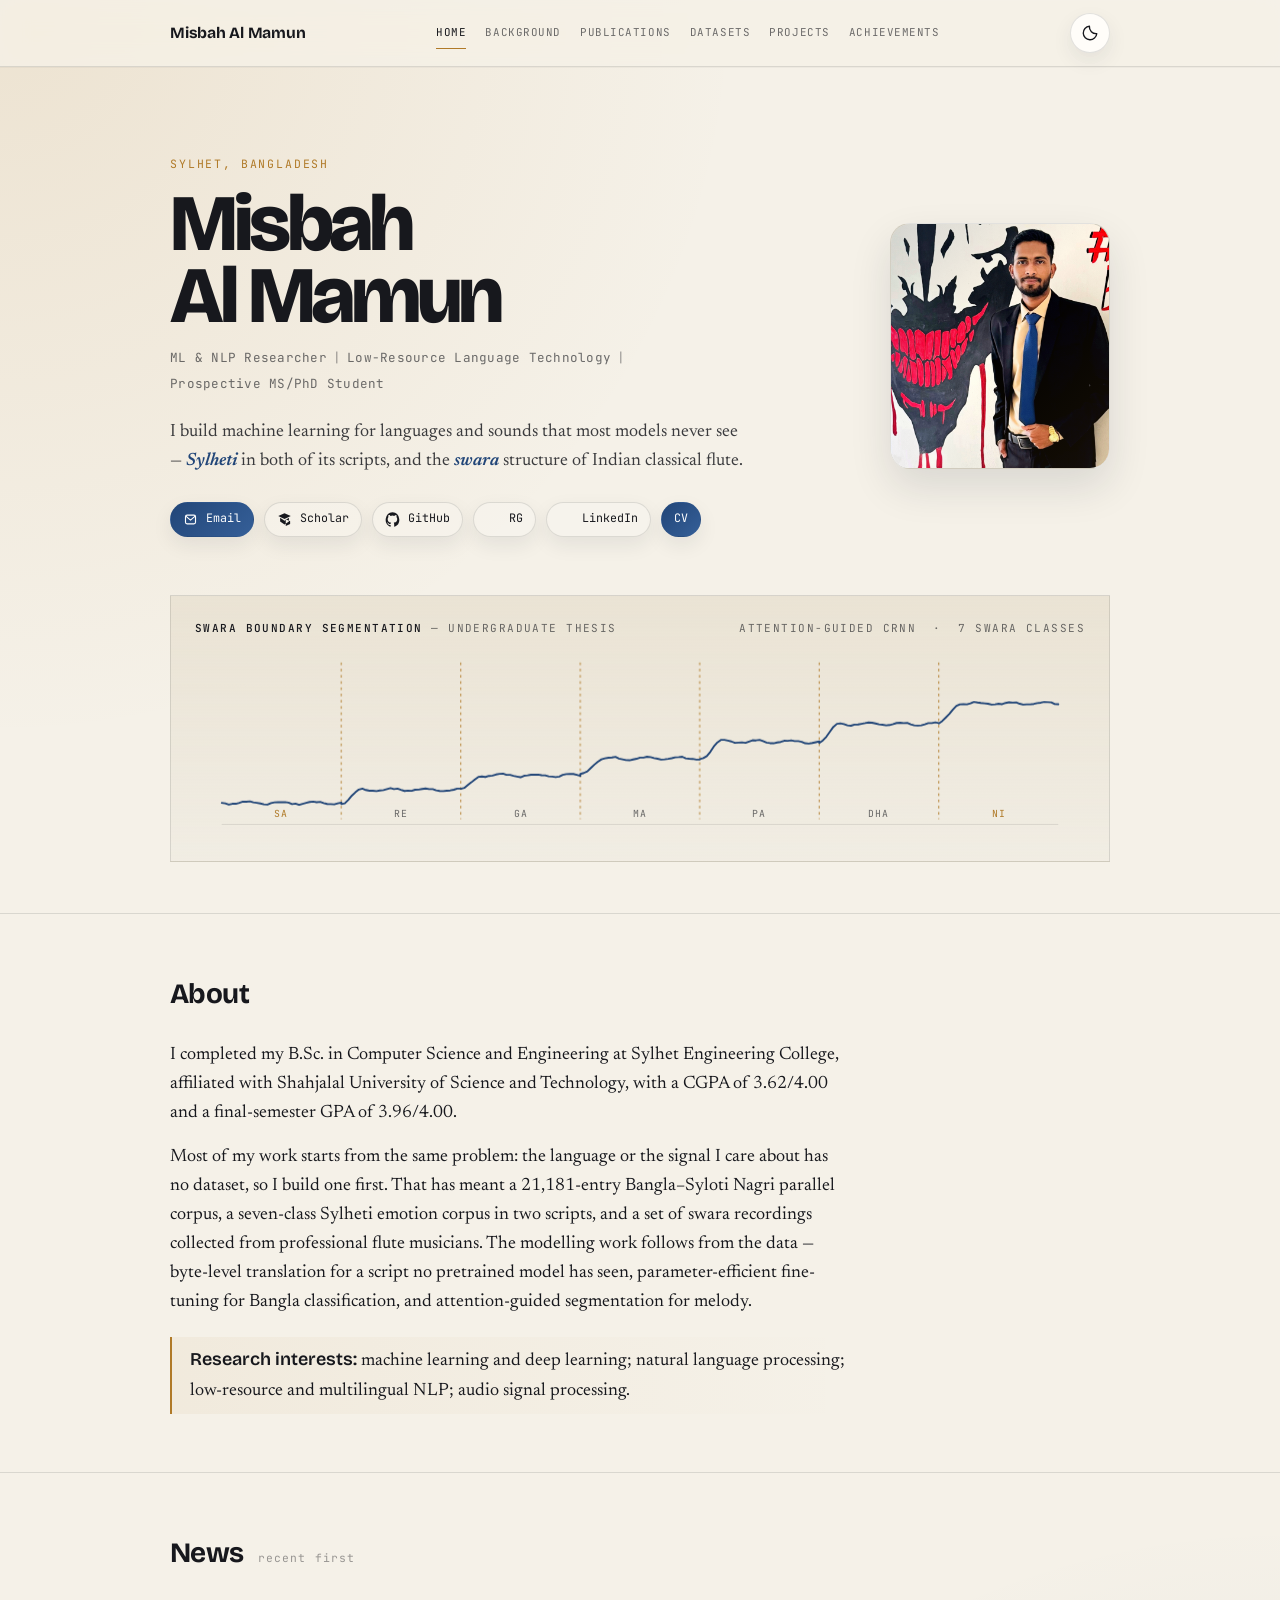
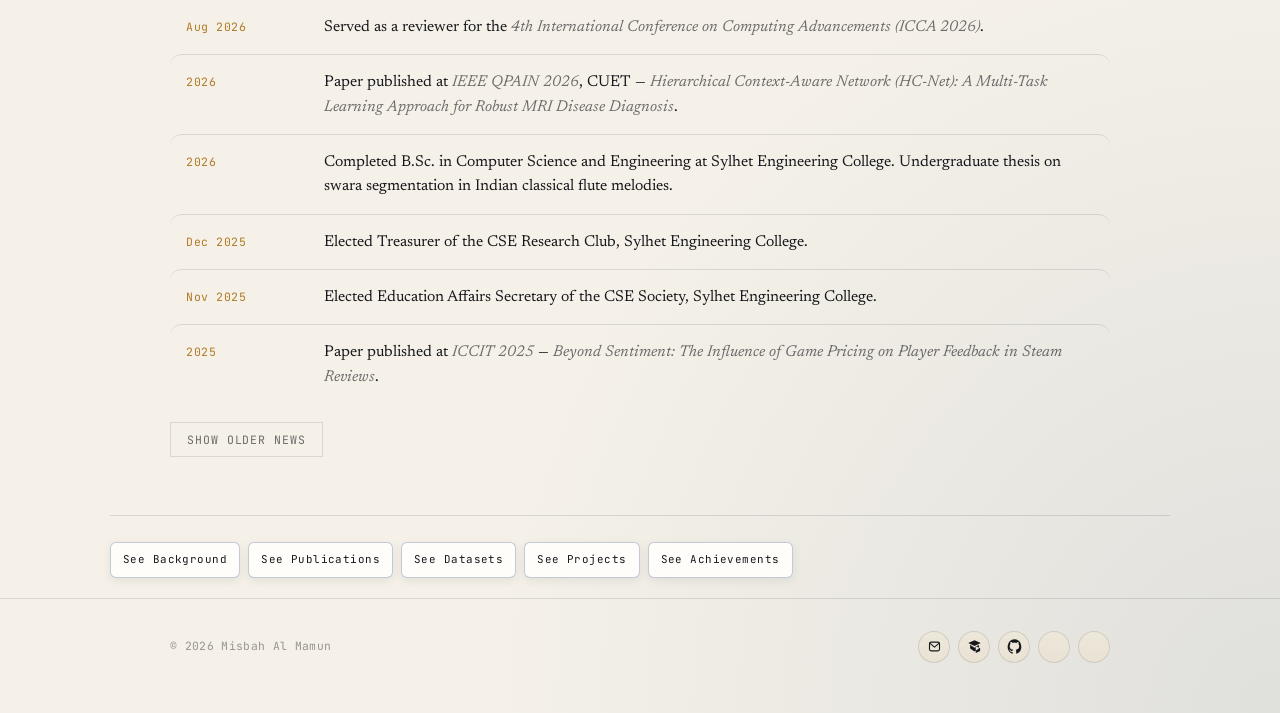
==== commit e0edde13: "Add CV button to homepage" ====
--- a/index.html
+++ b/index.html
@@ -74,6 +74,9 @@
             <img src="https://cdn.jsdelivr.net/npm/simple-icons@latest/icons/linkedin.svg" alt="" aria-hidden="true">
             LinkedIn
           </a>
+          <a class="chip solid" href="Misbah_Al_Mamun_CV.pdf" target="_blank" rel="noopener" aria-label="Open CV PDF">
+            CV
+          </a>
         </div>
       </div>
 
--- a/assets/style.css
+++ b/assets/style.css
@@ -155,13 +155,13 @@
 
 /* ---------------- home hero ---------------- */
 .hero{padding:clamp(40px,7vw,88px) 0 clamp(26px,3vw,38px)}
-.herogrid{display:grid;grid-template-columns:minmax(0,1fr) 220px;gap:clamp(26px,4vw,52px);align-items:center}
+.herogrid{display:grid;grid-template-columns:minmax(0,1fr) clamp(160px,22vw,220px);gap:clamp(26px,4vw,52px);align-items:center}
 @media (max-width:760px){.herogrid{grid-template-columns:1fr}.portrait{max-width:180px}}
 .hero h1{font-size:clamp(2.7rem,7.8vw,5rem);line-height:.9;margin-bottom:14px;letter-spacing:-.055em}
-.tagline{font-family:var(--mono);font-size:.79rem;letter-spacing:.02em;color:var(--ink-60);
+.tagline{display:flex;flex-wrap:wrap;align-items:center;column-gap:6px;row-gap:2px;font-family:var(--mono);font-size:.79rem;letter-spacing:.02em;color:var(--ink-60);
   margin:0 0 22px;line-height:1.9}
-.tagline span{white-space:nowrap}
-.tagline i{font-style:normal;color:var(--ink-40);padding:0 6px}
+.tagline span{white-space:normal}
+.tagline i{font-style:normal;color:var(--ink-40)}
 .lede{font-size:clamp(1.04rem,1.4vw,1.26rem);max-width:58ch;margin:0 0 26px;color:var(--ink-80)}
 .lede em{font-style:italic;color:var(--indigo);font-weight:600}
 
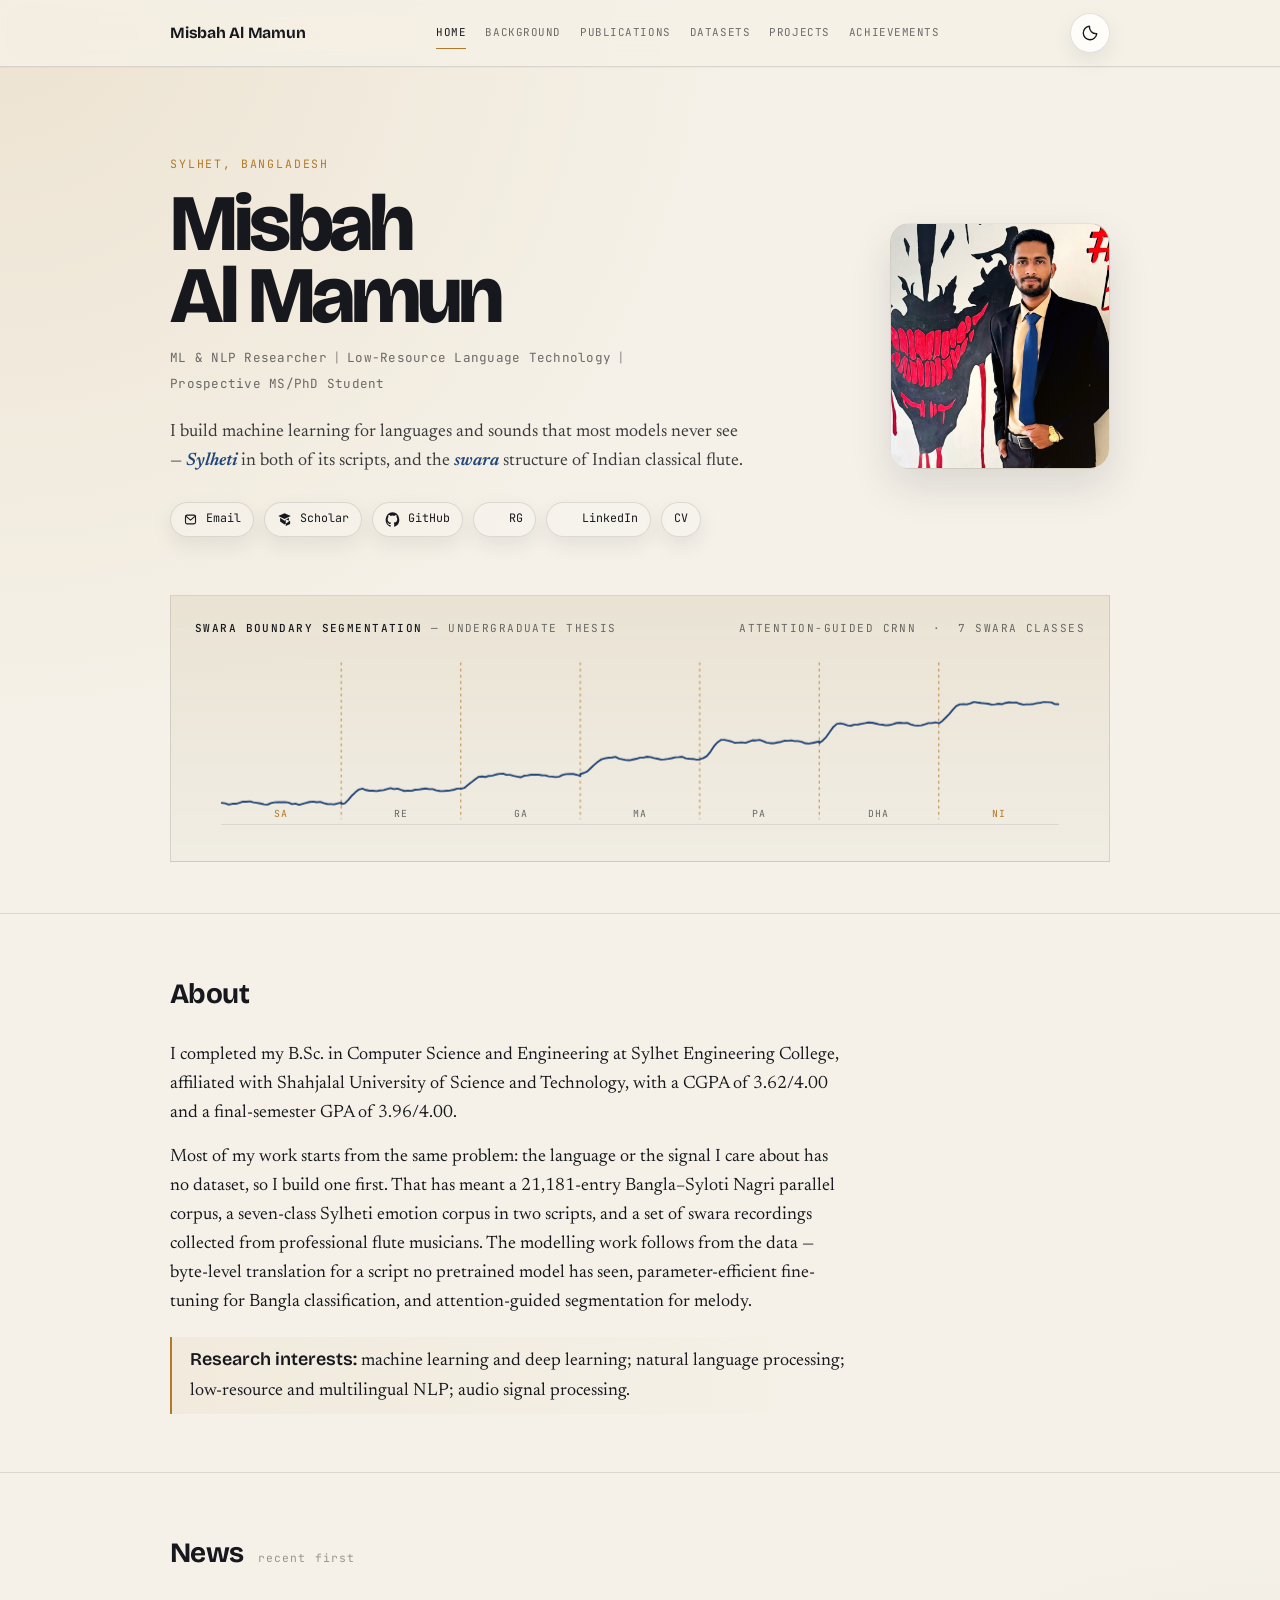
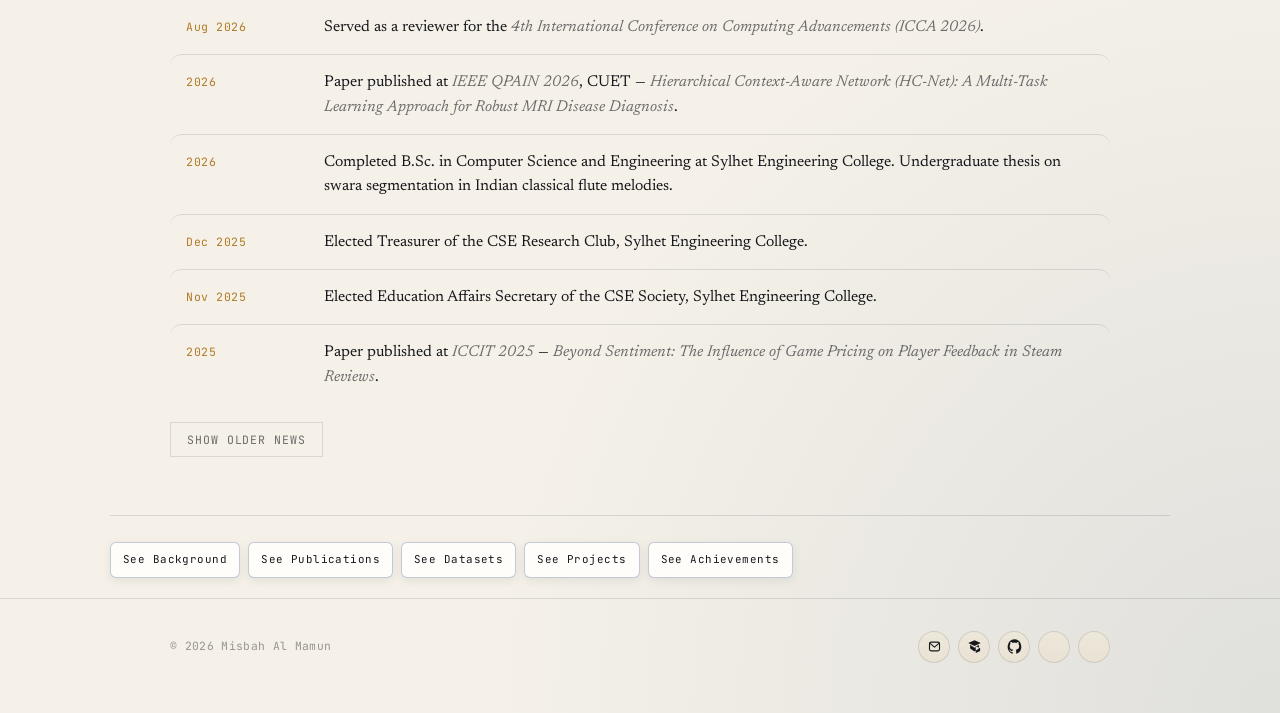
==== commit 8de90bec: "Match email and CV button colors" ====
--- a/index.html
+++ b/index.html
@@ -54,7 +54,7 @@
           <em>Sylheti</em> in both of its scripts, and the <em>swara</em> structure of Indian classical flute.
         </p>
         <div class="chips" aria-label="Social links">
-          <a class="chip solid" href="mailto:misbah.am@sec.ac.bd" aria-label="Email">
+          <a class="chip" href="mailto:misbah.am@sec.ac.bd" aria-label="Email">
             <svg viewBox="0 0 24 24" aria-hidden="true" fill="none" stroke="currentColor" stroke-width="1.8" stroke-linecap="round" stroke-linejoin="round"><path d="M4 7.5A2.5 2.5 0 0 1 6.5 5h11A2.5 2.5 0 0 1 20 7.5v9A2.5 2.5 0 0 1 17.5 19h-11A2.5 2.5 0 0 1 4 16.5v-9Z"/><path d="m5 7 7 6 7-6"/></svg>
             Email
           </a>
@@ -74,7 +74,7 @@
             <img src="https://cdn.jsdelivr.net/npm/simple-icons@latest/icons/linkedin.svg" alt="" aria-hidden="true">
             LinkedIn
           </a>
-          <a class="chip solid" href="Misbah_Al_Mamun_CV.pdf" target="_blank" rel="noopener" aria-label="Open CV PDF">
+          <a class="chip" href="Misbah_Al_Mamun_CV.pdf" target="_blank" rel="noopener" aria-label="Open CV PDF">
             CV
           </a>
         </div>
